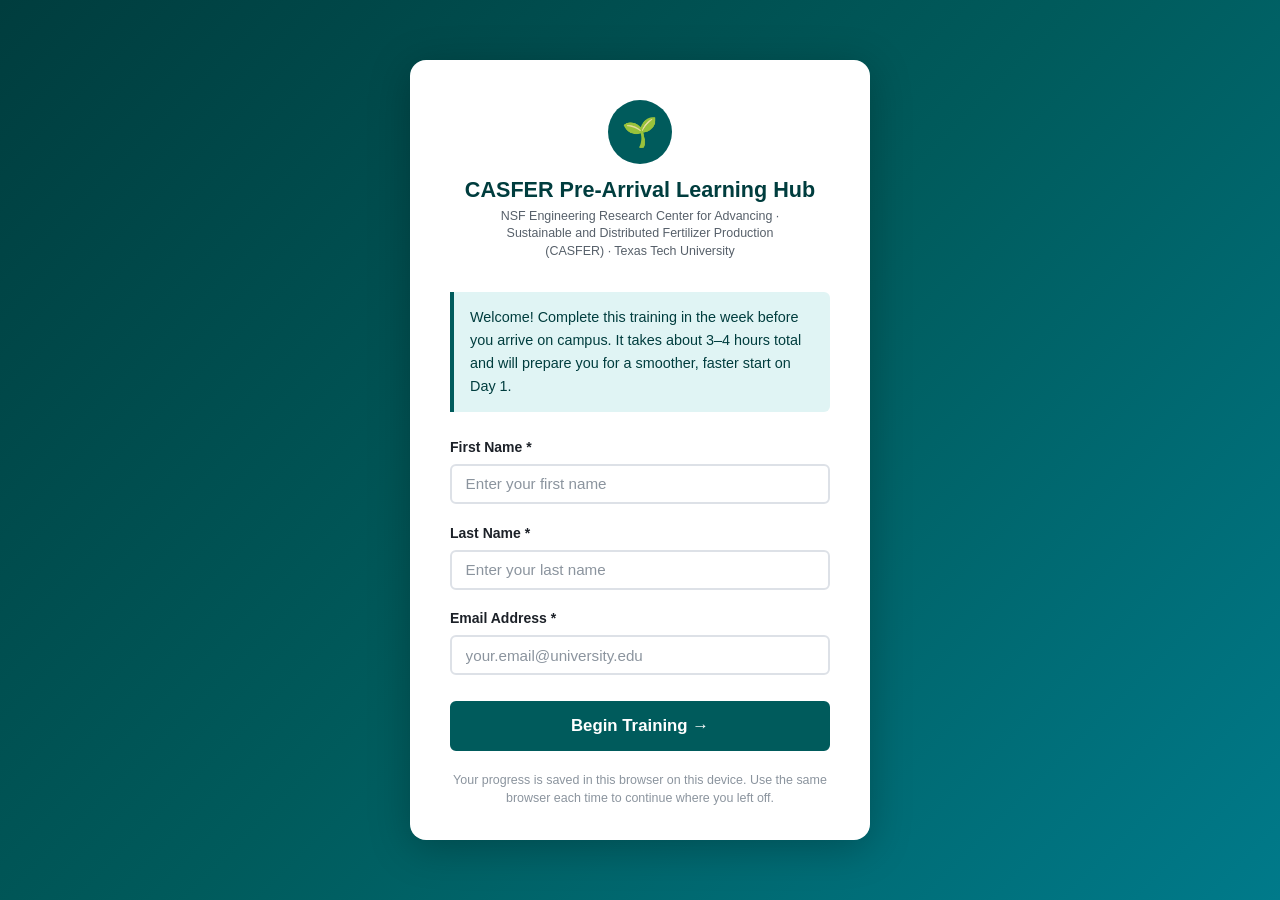
==== index.html @ 9fb59933 "Initial commit: CASFER Pre-Arrival Learning Hub 6-module gated training website for REU/RET summer p" ====
<!DOCTYPE html>
<html lang="en">
<head>
  <meta charset="UTF-8">
  <meta name="viewport" content="width=device-width, initial-scale=1.0">
  <title>CASFER Pre-Arrival Learning Hub — Sign In</title>
  <link rel="stylesheet" href="style.css">
</head>
<body class="login-page">

  <div class="login-card" id="loginCard">

    <!-- Brand header -->
    <div class="login-brand">
      <div class="login-logo">🌱</div>
      <h1 id="programTitle">Pre-Arrival Learning Hub</h1>
      <p class="login-org" id="orgName">Loading…</p>
    </div>

    <!-- Welcome message -->
    <div class="login-intro">
      Welcome! Complete this training in the week before you arrive on campus. It takes about 3–4 hours total and will prepare you for a smoother, faster start on Day 1.
    </div>

    <!-- Sign-in form (shown to new users) -->
    <div id="newUserView">
      <form id="loginForm" novalidate>

        <div class="form-group">
          <label for="firstName">First Name <span aria-hidden="true">*</span></label>
          <input type="text" id="firstName" name="firstName"
                 placeholder="Enter your first name"
                 autocomplete="given-name" required>
        </div>

        <div class="form-group">
          <label for="lastName">Last Name <span aria-hidden="true">*</span></label>
          <input type="text" id="lastName" name="lastName"
                 placeholder="Enter your last name"
                 autocomplete="family-name" required>
        </div>

        <div class="form-group">
          <label for="email">Email Address <span aria-hidden="true">*</span></label>
          <input type="email" id="email" name="email"
                 placeholder="your.email@university.edu"
                 autocomplete="email" required>
        </div>

        <div id="formError" class="hidden" role="alert"
             style="color: var(--danger); font-size: 0.875rem; margin-bottom: 0.75rem; padding: 0.5rem 0.75rem; background: var(--danger-light); border-radius: 6px;">
        </div>

        <button type="submit" class="btn btn-primary btn-large login-submit">
          Begin Training →
        </button>
      </form>
    </div>

    <!-- Returning user view (shown when localStorage has existing data) -->
    <div id="returningView" class="returning-card hidden">
      <h2 id="welcomeBackName">Welcome back!</h2>
      <p id="returningProgress">Continue where you left off.</p>
      <div class="btn-row">
        <a href="hub.html" class="btn btn-primary">Continue Training →</a>
        <button class="btn btn-secondary" onclick="startOver()">Start Over</button>
      </div>
    </div>

    <p class="login-note">
      Your progress is saved in this browser on this device.
      Use the same browser each time to continue where you left off.
    </p>

  </div><!-- /.login-card -->

  <script src="content.js"></script>
  <script>
    // ── Populate brand text from CONFIG ─────────────────────────
    document.getElementById('programTitle').textContent = CONFIG.programName;
    document.getElementById('orgName').textContent =
      CONFIG.organization.replace('\n', ' · ') + ' · ' + CONFIG.institution;

    // ── Check for existing session ───────────────────────────────
    function getStoredUser() {
      try { return JSON.parse(localStorage.getItem('casfer_user')); }
      catch { return null; }
    }
    function getCompletedCount() {
      try {
        const p = JSON.parse(localStorage.getItem('casfer_progress') || '{}');
        return MODULES.filter(m => p[m.id]?.completed).length;
      } catch { return 0; }
    }

    const existing = getStoredUser();
    if (existing) {
      const count = getCompletedCount();
      document.getElementById('newUserView').classList.add('hidden');
      document.getElementById('returningView').classList.remove('hidden');
      document.getElementById('welcomeBackName').textContent =
        'Welcome back, ' + existing.firstName + '!';
      document.getElementById('returningProgress').textContent =
        count === MODULES.length
          ? 'You have completed all ' + count + ' sections!'
          : count > 0
            ? 'You have completed ' + count + ' of ' + MODULES.length + ' sections.'
            : 'You have not yet started the training.';
    }

    // ── Start-over (clear all data) ──────────────────────────────
    function startOver() {
      if (confirm('This will erase all your progress and your certificate. Are you sure?')) {
        localStorage.removeItem('casfer_user');
        localStorage.removeItem('casfer_progress');
        localStorage.removeItem('casfer_confirmations_done');
        localStorage.removeItem('casfer_certificate_date');
        location.reload();
      }
    }

    // ── Form submission ──────────────────────────────────────────
    document.getElementById('loginForm').addEventListener('submit', function(e) {
      e.preventDefault();

      const firstName = document.getElementById('firstName').value.trim();
      const lastName  = document.getElementById('lastName').value.trim();
      const email     = document.getElementById('email').value.trim();
      const errEl     = document.getElementById('formError');

      // Basic validation
      if (!firstName || !lastName || !email) {
        errEl.textContent = 'Please fill in all three fields.';
        errEl.classList.remove('hidden');
        return;
      }
      const emailRx = /^[^\s@]+@[^\s@]+\.[^\s@]+$/;
      if (!emailRx.test(email)) {
        errEl.textContent = 'Please enter a valid email address.';
        errEl.classList.remove('hidden');
        return;
      }
      errEl.classList.add('hidden');

      // Save user info and redirect to the hub
      const userData = {
        firstName: firstName,
        lastName:  lastName,
        email:     email,
        startDate: new Date().toISOString(),
        programYear: CONFIG.programYear,
      };
      localStorage.setItem('casfer_user', JSON.stringify(userData));
      window.location.href = 'hub.html';
    });
  </script>
</body>
</html>
---- style.css ----
/* ================================================================
   CASFER PRE-ARRIVAL LEARNING HUB — STYLESHEET
   ================================================================
   To change colors, fonts, or spacing, edit the :root section
   at the top. The rest of the file is layout and component styles.
   ================================================================ */

/* ── CSS Variables (easy theming) ──────────────────────────────── */
:root {
  --primary:        #005B5C;   /* Deep teal — main brand color */
  --primary-dark:   #003D3E;
  --primary-light:  #E0F4F4;
  --accent:         #C41230;   /* TTU Scarlet */
  --accent-light:   #FDEAED;
  --success:        #1A7A4A;
  --success-light:  #DFFAED;
  --warning:        #B45309;
  --warning-light:  #FFF3CD;
  --danger:         #C0392B;
  --danger-light:   #FDECEA;
  --locked:         #6B7280;
  --locked-light:   #F3F4F6;

  --bg:             #F4F6F8;
  --bg-card:        #FFFFFF;
  --border:         #DDE1E7;
  --text:           #1C2128;
  --text-secondary: #57606A;
  --text-muted:     #8B949E;

  --font:   'Segoe UI', Tahoma, Geneva, Verdana, sans-serif;
  --radius: 10px;
  --radius-sm: 6px;
  --shadow: 0 1px 4px rgba(0,0,0,0.08), 0 2px 10px rgba(0,0,0,0.05);
  --shadow-md: 0 4px 16px rgba(0,0,0,0.12);

  --sidebar-w: 270px;
  --header-h:  62px;
}

/* ── Reset ──────────────────────────────────────────────────────── */
*, *::before, *::after { box-sizing: border-box; margin: 0; padding: 0; }
body { font-family: var(--font); color: var(--text); background: var(--bg); line-height: 1.6; }
a { color: var(--primary); }
ul, ol { padding-left: 1.4rem; }
li { margin-bottom: 0.4rem; }
h1,h2,h3,h4 { line-height: 1.3; }
p { margin-bottom: 0.75rem; }
p:last-child { margin-bottom: 0; }
dl { display: grid; gap: 0; }
dt { font-weight: 600; margin-top: 1rem; color: var(--primary-dark); }
dd { margin-left: 0; padding-left: 1rem; border-left: 3px solid var(--primary-light); margin-top: 0.25rem; }

/* ── Utility ────────────────────────────────────────────────────── */
.hidden { display: none !important; }
.sr-only { position:absolute; width:1px; height:1px; overflow:hidden; clip:rect(0,0,0,0); }

/* ── Buttons ────────────────────────────────────────────────────── */
.btn {
  display: inline-flex; align-items: center; gap: 0.4rem;
  padding: 0.55rem 1.2rem; border-radius: var(--radius-sm);
  font-family: var(--font); font-size: 0.95rem; font-weight: 600;
  cursor: pointer; border: 2px solid transparent;
  text-decoration: none; transition: all 0.15s ease;
  white-space: nowrap;
}
.btn:disabled { opacity: 0.55; cursor: not-allowed; }
.btn-primary  { background: var(--primary); color: #fff; border-color: var(--primary); }
.btn-primary:hover:not(:disabled)  { background: var(--primary-dark); border-color: var(--primary-dark); }
.btn-secondary{ background: #fff; color: var(--primary); border-color: var(--primary); }
.btn-secondary:hover:not(:disabled){ background: var(--primary-light); }
.btn-success  { background: var(--success); color: #fff; border-color: var(--success); }
.btn-accent   { background: var(--accent); color: #fff; border-color: var(--accent); }
.btn-large { padding: 0.8rem 1.8rem; font-size: 1.05rem; }
.btn-sm    { padding: 0.35rem 0.85rem; font-size: 0.85rem; }

/* ══════════════════════════════════════════════════════════════════
   LOGIN PAGE
   ══════════════════════════════════════════════════════════════════ */
body.login-page {
  min-height: 100vh;
  display: flex; align-items: center; justify-content: center;
  background: linear-gradient(135deg, var(--primary-dark) 0%, var(--primary) 50%, #007A8A 100%);
  padding: 1rem;
}

.login-card {
  background: var(--bg-card);
  border-radius: 16px;
  box-shadow: 0 8px 40px rgba(0,0,0,0.25);
  padding: 2.5rem 2.5rem 2rem;
  width: 100%; max-width: 460px;
}

.login-brand {
  text-align: center;
  margin-bottom: 2rem;
}
.login-logo {
  display: inline-flex; align-items: center; justify-content: center;
  width: 64px; height: 64px; border-radius: 50%;
  background: var(--primary); color: #fff;
  font-size: 1.8rem; margin-bottom: 0.75rem;
}
.login-brand h1 {
  font-size: 1.35rem; color: var(--primary-dark); margin-bottom: 0.25rem;
}
.login-brand .login-org {
  font-size: 0.78rem; color: var(--text-secondary);
  line-height: 1.4; max-width: 320px; margin: 0 auto;
}

.login-intro {
  background: var(--primary-light);
  border-left: 4px solid var(--primary);
  padding: 0.85rem 1rem; border-radius: 0 var(--radius-sm) var(--radius-sm) 0;
  margin-bottom: 1.5rem; font-size: 0.9rem; color: var(--primary-dark);
}

.form-group { margin-bottom: 1.1rem; }
.form-group label {
  display: block; font-size: 0.875rem; font-weight: 600;
  color: var(--text); margin-bottom: 0.35rem;
}
.form-group input {
  width: 100%; padding: 0.6rem 0.85rem;
  border: 2px solid var(--border); border-radius: var(--radius-sm);
  font-family: var(--font); font-size: 0.95rem; color: var(--text);
  transition: border-color 0.15s ease;
  background: var(--bg-card);
}
.form-group input:focus {
  outline: none; border-color: var(--primary);
  box-shadow: 0 0 0 3px var(--primary-light);
}
.form-group input::placeholder { color: var(--text-muted); }

.login-submit { width: 100%; margin-top: 0.5rem; justify-content: center; }

.login-note {
  font-size: 0.78rem; color: var(--text-muted);
  text-align: center; margin-top: 1.25rem; line-height: 1.5;
}

/* Returning user card */
.returning-card { text-align: center; }
.returning-card h2 { font-size: 1.5rem; color: var(--primary-dark); margin-bottom: 0.5rem; }
.returning-card p  { color: var(--text-secondary); margin-bottom: 1.5rem; }
.returning-card .btn-row { display: flex; gap: 0.75rem; justify-content: center; flex-wrap: wrap; }

/* ══════════════════════════════════════════════════════════════════
   HUB PAGE — LAYOUT
   ══════════════════════════════════════════════════════════════════ */

/* ── Header ──────────────────────────────────────────────────────── */
.hub-header {
  position: fixed; top: 0; left: 0; right: 0; z-index: 100;
  height: var(--header-h);
  background: var(--primary-dark);
  display: flex; align-items: center; gap: 1rem;
  padding: 0 1.2rem;
  box-shadow: 0 2px 8px rgba(0,0,0,0.2);
}
.hub-logo {
  display: flex; align-items: center; gap: 0.6rem;
  text-decoration: none; color: #fff; flex-shrink: 0;
}
.hub-logo-icon {
  width: 34px; height: 34px; border-radius: 50%;
  background: rgba(255,255,255,0.15);
  display: flex; align-items: center; justify-content: center;
  font-size: 1.1rem;
}
.hub-logo-text { font-size: 1rem; font-weight: 700; letter-spacing: 0.02em; }

.header-progress {
  flex: 1; display: flex; align-items: center; gap: 0.75rem;
  max-width: 340px; margin: 0 auto;
}
.progress-bar-wrap {
  flex: 1; height: 8px; background: rgba(255,255,255,0.2);
  border-radius: 999px; overflow: hidden;
}
.progress-bar-fill {
  height: 100%; background: #4ECDC4;
  border-radius: 999px; transition: width 0.5s ease;
  min-width: 0;
}
.progress-text { font-size: 0.78rem; color: rgba(255,255,255,0.85); white-space: nowrap; }

.header-user {
  display: flex; align-items: center; gap: 0.5rem;
  color: rgba(255,255,255,0.9); font-size: 0.85rem; flex-shrink: 0;
}
.header-user-icon {
  width: 30px; height: 30px; border-radius: 50%;
  background: rgba(255,255,255,0.15);
  display: flex; align-items: center; justify-content: center;
  font-size: 0.9rem;
}

/* Mobile header menu toggle */
.menu-toggle {
  display: none; background: none; border: none; color: #fff;
  font-size: 1.4rem; cursor: pointer; padding: 0.25rem;
  margin-left: auto;
}

/* ── Main Layout ────────────────────────────────────────────────── */
.hub-layout {
  display: flex;
  padding-top: var(--header-h);
  min-height: 100vh;
}

/* ── Sidebar ────────────────────────────────────────────────────── */
.hub-sidebar {
  position: fixed;
  top: var(--header-h); bottom: 0; left: 0;
  width: var(--sidebar-w);
  background: var(--bg-card);
  border-right: 1px solid var(--border);
  overflow-y: auto;
  padding: 1rem 0;
  z-index: 90;
}

.sidebar-heading {
  font-size: 0.7rem; font-weight: 700; letter-spacing: 0.08em;
  text-transform: uppercase; color: var(--text-muted);
  padding: 0.5rem 1.1rem 0.35rem;
}

.sidebar-item {
  display: flex; align-items: center; gap: 0.75rem;
  padding: 0.7rem 1.1rem; cursor: pointer;
  border-left: 3px solid transparent;
  transition: all 0.12s ease;
  text-decoration: none;
}
.sidebar-item:hover:not(.locked) { background: var(--bg); }
.sidebar-item.active {
  border-left-color: var(--primary);
  background: var(--primary-light);
}
.sidebar-item.complete .sidebar-title { color: var(--success); }
.sidebar-item.locked { opacity: 0.55; cursor: not-allowed; }
.sidebar-item.locked:hover { background: none; }

.sidebar-icon { font-size: 1.2rem; flex-shrink: 0; width: 1.4rem; text-align: center; }
.sidebar-text  { flex: 1; min-width: 0; }
.sidebar-title { display: block; font-size: 0.88rem; font-weight: 600; line-height: 1.3; }
.sidebar-time  { display: block; font-size: 0.73rem; color: var(--text-muted); margin-top: 0.1rem; }

.sidebar-divider {
  height: 1px; background: var(--border);
  margin: 0.75rem 1.1rem;
}

/* ── Main Content ───────────────────────────────────────────────── */
.hub-main {
  margin-left: var(--sidebar-w);
  flex: 1; padding: 2rem 2.5rem 4rem;
  max-width: calc(900px + var(--sidebar-w));
}

/* Welcome screen */
.welcome-screen { max-width: 640px; }
.welcome-screen h2 { font-size: 1.75rem; color: var(--primary-dark); margin-bottom: 0.5rem; }
.welcome-screen .welcome-sub { font-size: 1.05rem; color: var(--text-secondary); margin-bottom: 1.5rem; }
.welcome-steps {
  display: grid; gap: 0.75rem; margin-bottom: 1.75rem;
}
.welcome-step {
  display: flex; gap: 1rem; align-items: flex-start;
  background: var(--bg-card); border: 1px solid var(--border);
  border-radius: var(--radius); padding: 1rem 1.1rem;
}
.step-num {
  width: 32px; height: 32px; border-radius: 50%;
  background: var(--primary); color: #fff;
  display: flex; align-items: center; justify-content: center;
  font-weight: 700; font-size: 0.9rem; flex-shrink: 0;
}
.step-text strong { display: block; margin-bottom: 0.2rem; }
.step-text span { font-size: 0.88rem; color: var(--text-secondary); }

/* Module content */
.module-header {
  display: flex; align-items: flex-start; gap: 1rem;
  margin-bottom: 1rem;
}
.module-icon { font-size: 2.5rem; flex-shrink: 0; line-height: 1; margin-top: 0.1rem; }
.module-header h2 { font-size: 1.6rem; color: var(--primary-dark); }
.module-tagline { font-size: 0.95rem; color: var(--text-secondary); font-style: italic; }
.module-description { font-size: 1rem; color: var(--text-secondary); margin-bottom: 0.5rem; }
.module-time { font-size: 0.88rem; color: var(--text-muted); margin-bottom: 1.5rem; }

.completed-banner {
  display: flex; align-items: center; gap: 0.6rem;
  background: var(--success-light); border: 1px solid var(--success);
  color: var(--success); border-radius: var(--radius-sm);
  padding: 0.65rem 1rem; font-weight: 600; margin-bottom: 1.5rem;
}

/* ── Resources ──────────────────────────────────────────────────── */
.resources-section h3, .quiz-section h3 {
  font-size: 1.1rem; font-weight: 700; color: var(--primary-dark);
  margin-bottom: 1rem;
  padding-bottom: 0.5rem; border-bottom: 2px solid var(--primary-light);
}

.resource-card {
  background: var(--bg-card); border: 1px solid var(--border);
  border-radius: var(--radius); padding: 1.2rem 1.4rem;
  margin-bottom: 1.1rem;
}
.resource-label {
  font-size: 0.73rem; font-weight: 700; letter-spacing: 0.06em;
  text-transform: uppercase; margin-bottom: 0.4rem;
}
.resource-video  .resource-label { color: var(--accent); }
.resource-guide  .resource-label { color: var(--primary); }
.resource-download .resource-label { color: #5A3D9A; }

.resource-card h4 { font-size: 1rem; margin-bottom: 0.4rem; }

/* Video embed */
.video-wrapper {
  position: relative; width: 100%; padding-top: 56.25%;
  border-radius: var(--radius-sm); overflow: hidden;
  background: #000; margin-top: 0.75rem;
}
.video-wrapper iframe {
  position: absolute; top: 0; left: 0; width: 100%; height: 100%;
  border: none;
}
.video-placeholder {
  margin-top: 0.75rem;
  background: #F0F0F0; border: 2px dashed #CCC;
  border-radius: var(--radius-sm); padding: 2rem 1.5rem;
  text-align: center; color: var(--text-muted); font-size: 0.9rem;
}
.video-placeholder p { margin: 0; }

/* Guide content */
.guide-content { margin-top: 0.75rem; font-size: 0.92rem; }
.guide-content h4 { margin: 1rem 0 0.35rem; color: var(--primary-dark); font-size: 0.95rem; }
.guide-content code {
  background: #F0F4F8; padding: 0.1rem 0.4rem;
  border-radius: 4px; font-size: 0.85em; font-family: 'Consolas', monospace;
}
.formula-table { width: 100%; border-collapse: collapse; margin: 0.5rem 0; }
.formula-table td { padding: 0.4rem 0.6rem; border: 1px solid var(--border); font-size: 0.88rem; }
.formula-table td:first-child { background: #F8FAFC; font-family: 'Consolas', monospace; }
.instrument-list dt { font-size: 0.95rem; }
.instrument-list dd { font-size: 0.9rem; color: var(--text-secondary); }

/* Replace notice */
.replace-notice {
  background: #FFF8E6; border: 1px solid #F5C518;
  border-radius: var(--radius-sm); padding: 0.5rem 0.75rem;
  font-size: 0.82rem; color: #7A5400; margin-bottom: 0.75rem;
  font-weight: 600;
}

/* Download */
.placeholder-note {
  font-size: 0.82rem; color: var(--warning); margin: 0.35rem 0 0.5rem;
  font-style: italic;
}

/* ── Quiz ───────────────────────────────────────────────────────── */
.quiz-section { margin-top: 2.5rem; }
.quiz-instructions { font-size: 0.9rem; color: var(--text-secondary); margin-bottom: 1.25rem; }

.quiz-complete-banner {
  background: var(--success-light); border: 1px solid var(--success);
  border-radius: var(--radius); padding: 1rem 1.25rem;
  color: var(--success); font-weight: 600; font-size: 1rem;
}

.quiz-question {
  background: var(--bg-card); border: 2px solid var(--border);
  border-radius: var(--radius); padding: 1.1rem 1.3rem;
  margin-bottom: 1rem; transition: border-color 0.2s ease;
}
.quiz-question.correct  { border-color: var(--success); background: var(--success-light); }
.quiz-question.incorrect{ border-color: var(--danger);  background: var(--danger-light);  }
.quiz-question.unanswered{ border-color: var(--warning); background: var(--warning-light); }

.question-text { font-size: 0.95rem; font-weight: 600; margin-bottom: 0.85rem; }

.question-options { display: flex; flex-direction: column; gap: 0.5rem; }
.option-label {
  display: flex; align-items: flex-start; gap: 0.65rem;
  padding: 0.5rem 0.75rem; border-radius: var(--radius-sm);
  border: 1px solid var(--border); background: var(--bg-card);
  cursor: pointer; transition: all 0.12s ease; font-size: 0.9rem;
}
.option-label:hover:not(.disabled-opt) { background: var(--primary-light); border-color: var(--primary); }
.option-label input[type="radio"] { margin-top: 0.15rem; flex-shrink: 0; accent-color: var(--primary); }
.option-label.correct-answer { background: var(--success-light); border-color: var(--success); font-weight: 600; }
.option-label.wrong-answer   { background: var(--danger-light);  border-color: var(--danger);  }
.option-label.disabled-opt   { cursor: default; }

.question-explanation {
  margin-top: 0.75rem; padding: 0.6rem 0.85rem;
  background: rgba(255,255,255,0.6); border-radius: var(--radius-sm);
  border-left: 3px solid var(--primary); font-size: 0.85rem;
  color: var(--text-secondary);
}

#submitQuizBtn { margin-top: 1rem; }

.quiz-result {
  margin-top: 1rem; padding: 1rem 1.25rem;
  border-radius: var(--radius); border: 1px solid;
}
.quiz-result.success { background: var(--success-light); border-color: var(--success); }
.quiz-result.error   { background: var(--danger-light);  border-color: var(--danger);  }
.quiz-result h4      { margin-bottom: 0.4rem; }
.quiz-result .btn    { margin-top: 0.75rem; }

/* ── Final Confirmation ─────────────────────────────────────────── */
.confirmation-list { display: flex; flex-direction: column; gap: 0.6rem; margin: 1.25rem 0; }
.confirmation-item {
  display: flex; align-items: flex-start; gap: 0.75rem;
  padding: 0.75rem 1rem; background: var(--bg-card);
  border: 2px solid var(--border); border-radius: var(--radius);
  cursor: pointer; transition: all 0.15s ease; font-size: 0.92rem;
}
.confirmation-item:hover { border-color: var(--primary); background: var(--primary-light); }
.confirmation-item input[type="checkbox"] {
  margin-top: 0.15rem; flex-shrink: 0;
  width: 18px; height: 18px; accent-color: var(--primary); cursor: pointer;
}
.confirmation-item.checked { border-color: var(--success); background: var(--success-light); }
.conf-text { line-height: 1.4; }

.conf-note {
  font-size: 0.82rem; color: var(--text-muted);
  background: var(--bg); border: 1px solid var(--border);
  border-radius: var(--radius-sm); padding: 0.75rem 1rem;
  margin-top: 1.25rem; line-height: 1.5;
}

/* ── Mobile Overlay / Drawer ────────────────────────────────────── */
.sidebar-overlay {
  display: none; position: fixed; inset: 0;
  background: rgba(0,0,0,0.4); z-index: 85;
}

/* ══════════════════════════════════════════════════════════════════
   CERTIFICATE PAGE
   ══════════════════════════════════════════════════════════════════ */
.cert-page-body {
  background: #E8ECEF; min-height: 100vh;
  display: flex; flex-direction: column; align-items: center;
  padding: 2rem 1rem 4rem; font-family: var(--font);
}
.cert-page-header {
  display: flex; align-items: center; justify-content: space-between;
  width: 100%; max-width: 780px; margin-bottom: 1.5rem;
  flex-wrap: wrap; gap: 0.75rem;
}
.cert-page-header h1 { font-size: 1rem; color: var(--text-secondary); }
.cert-action-btns { display: flex; gap: 0.75rem; }

/* The certificate itself */
.certificate {
  width: 100%; max-width: 780px;
  background: #FFFDF6;
  border: 1px solid #C8B88A;
  border-radius: 4px;
  box-shadow: 0 4px 24px rgba(0,0,0,0.18);
  overflow: hidden;
  position: relative;
}
.cert-outer-border {
  margin: 14px; border: 2px solid #9A7D3C;
  border-radius: 2px; padding: 2.5rem 3rem;
}
.cert-inner-border {
  border: 1px solid #C8B88A; padding: 2rem 2.5rem;
}

.cert-header-row {
  display: flex; align-items: center; justify-content: center; gap: 1rem;
  margin-bottom: 1.25rem;
}
.cert-seal {
  width: 64px; height: 64px; border-radius: 50%;
  background: var(--primary);
  display: flex; flex-direction: column; align-items: center; justify-content: center;
  flex-shrink: 0; color: #fff;
}
.cert-seal-icon { font-size: 1.5rem; line-height: 1; }
.cert-seal-text { font-size: 0.55rem; font-weight: 700; letter-spacing: 0.05em; text-align: center; margin-top: 0.1rem; }

.cert-org { text-align: center; }
.cert-org-name {
  font-size: 0.8rem; font-weight: 700; letter-spacing: 0.1em;
  text-transform: uppercase; color: var(--primary-dark);
}
.cert-inst { font-size: 0.72rem; color: var(--text-muted); margin-top: 0.1rem; }

.cert-title-block { text-align: center; margin: 1.25rem 0; }
.cert-title-block .cert-of { font-size: 0.85rem; letter-spacing: 0.15em; text-transform: uppercase; color: var(--text-secondary); }
.cert-title-block .cert-type {
  font-size: 2rem; font-weight: 800; color: var(--primary-dark);
  letter-spacing: 0.02em; line-height: 1.15; margin: 0.2rem 0;
}

.cert-divider {
  height: 2px;
  background: linear-gradient(to right, transparent, var(--primary), var(--accent), var(--primary), transparent);
  margin: 1rem 0;
}

.cert-body { text-align: center; padding: 0.5rem 0; }
.cert-presented-to { font-size: 0.85rem; color: var(--text-secondary); margin-bottom: 0.4rem; }
.cert-name {
  font-size: 2.1rem; font-weight: 700; color: var(--text);
  font-style: italic; letter-spacing: 0.01em;
  border-bottom: 2px solid var(--primary-light);
  display: inline-block; padding-bottom: 0.2rem;
  margin-bottom: 1rem; line-height: 1.2;
}
.cert-statement {
  font-size: 0.9rem; color: var(--text-secondary);
  max-width: 520px; margin: 0 auto 1.25rem; line-height: 1.6;
}
.cert-program-name { font-weight: 700; color: var(--primary-dark); }

.cert-disclaimer {
  background: #F5F0E8; border: 1px solid #D9C98A;
  border-radius: 4px; padding: 0.6rem 1rem;
  font-size: 0.72rem; color: #6B5800; line-height: 1.5;
  margin: 0.75rem 0;
}

.cert-footer-row {
  display: flex; justify-content: space-between; align-items: flex-end;
  flex-wrap: wrap; gap: 1rem; margin-top: 1.5rem;
}
.cert-sig { flex: 1; min-width: 150px; text-align: center; }
.cert-sig-line { border-top: 1px solid var(--text); width: 80%; margin: 0 auto 0.3rem; }
.cert-sig-label { font-size: 0.72rem; color: var(--text-secondary); }
.cert-date-block { text-align: right; font-size: 0.8rem; color: var(--text-secondary); }
.cert-date-block span { display: block; font-size: 0.9rem; font-weight: 600; color: var(--text); }

/* ── Print Styles ───────────────────────────────────────────────── */
@media print {
  body { background: white; }
  .cert-page-header, .cert-action-btns, .cert-back-link { display: none !important; }
  .cert-page-body { background: white; padding: 0; }
  .certificate { box-shadow: none; border: 1px solid #999; max-width: 100%; }
  .no-print { display: none !important; }
}

/* ══════════════════════════════════════════════════════════════════
   RESPONSIVE — MOBILE
   ══════════════════════════════════════════════════════════════════ */
@media (max-width: 768px) {
  .hub-sidebar {
    transform: translateX(-100%);
    transition: transform 0.25s ease;
    z-index: 95;
  }
  .hub-sidebar.open {
    transform: translateX(0);
  }
  .sidebar-overlay.open { display: block; }

  .hub-main { margin-left: 0; padding: 1.25rem 1rem 3rem; }

  .menu-toggle { display: block; }

  .header-progress { display: none; }
  .header-user-name { display: none; }

  .module-icon { font-size: 1.8rem; }
  .module-header h2 { font-size: 1.3rem; }

  .cert-outer-border { margin: 8px; padding: 1.25rem 1rem; }
  .cert-inner-border { padding: 1rem 0.75rem; }
  .cert-type { font-size: 1.4rem !important; }
  .cert-name { font-size: 1.5rem !important; }
  .cert-footer-row { flex-direction: column; align-items: center; }
}

@media (max-width: 480px) {
  .login-card { padding: 1.75rem 1.25rem; }
  .hub-main { padding: 1rem 0.75rem 3rem; }
}
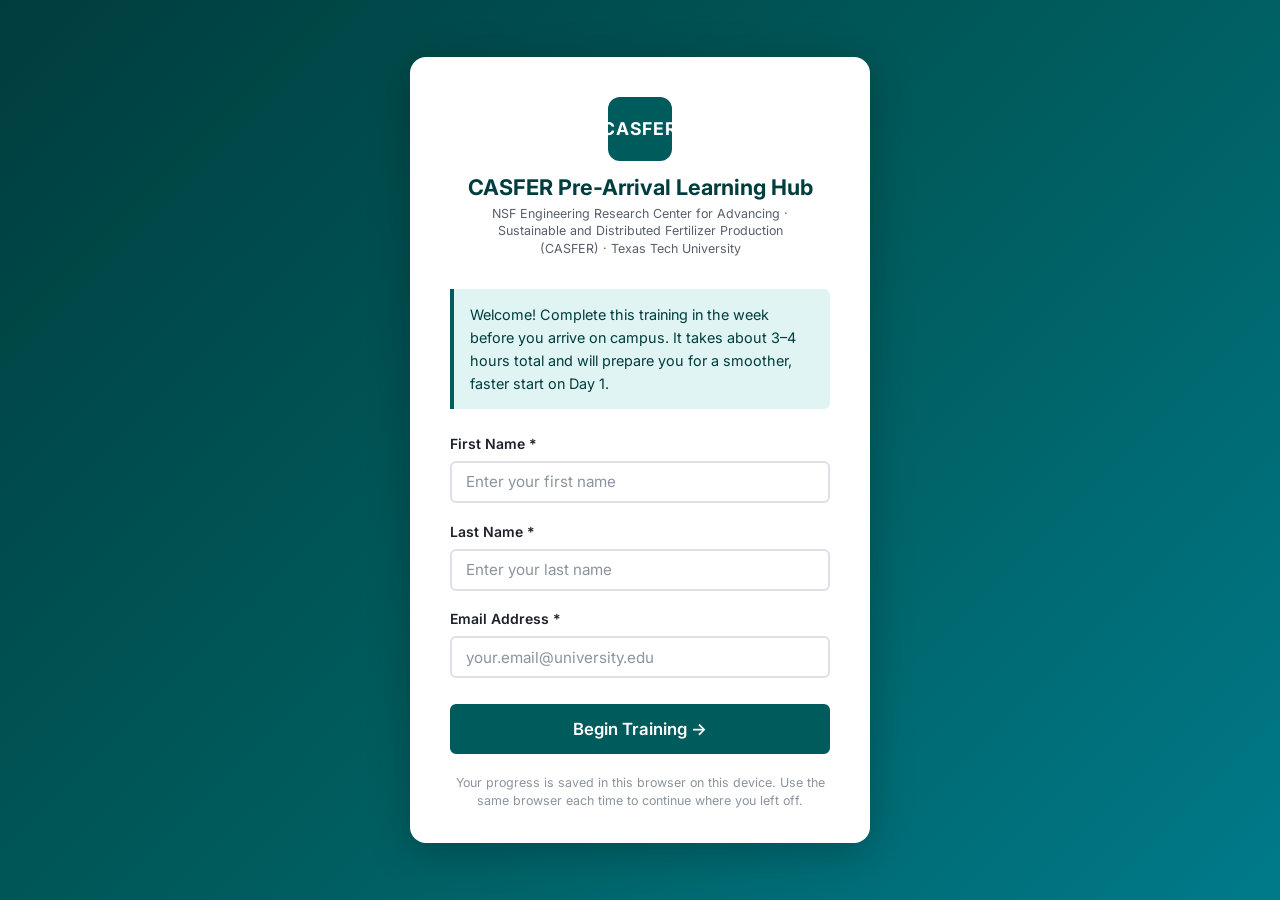
==== commit 24475d8f: "Redesign UI for professional academic look; add visible video slots - Replace all large emoji icons " ====
--- a/index.html
+++ b/index.html
@@ -12,7 +12,7 @@
 
     <!-- Brand header -->
     <div class="login-brand">
-      <div class="login-logo">🌱</div>
+      <div class="login-logo">CASFER</div>
       <h1 id="programTitle">Pre-Arrival Learning Hub</h1>
       <p class="login-org" id="orgName">Loading…</p>
     </div>
@@ -151,6 +151,24 @@
         programYear: CONFIG.programYear,
       };
       localStorage.setItem('casfer_user', JSON.stringify(userData));
+
+      // ── Send "started" notification to Formspree ──────────────
+      const formId = (CONFIG.formspreeId || '').trim();
+      if (formId && formId !== 'YOUR_FORMSPREE_ID') {
+        fetch('https://formspree.io/f/' + formId, {
+          method:  'POST',
+          headers: { 'Content-Type': 'application/json', 'Accept': 'application/json' },
+          body: JSON.stringify({
+            event:       '🟡 Started Training',
+            firstName:   firstName,
+            lastName:    lastName,
+            email:       email,
+            programYear: CONFIG.programYear,
+            timestamp:   new Date().toLocaleString('en-US', { timeZone: 'America/Chicago' }) + ' (CT)',
+          }),
+        }).catch(function() {});  // silent fail — never block the user
+      }
+
       window.location.href = 'hub.html';
     });
   </script>
--- a/style.css
+++ b/style.css
@@ -1,3 +1,5 @@
+@import url('https://fonts.googleapis.com/css2?family=Inter:wght@400;500;600;700&display=swap');
+
 /* ================================================================
    CASFER PRE-ARRIVAL LEARNING HUB — STYLESHEET
    ================================================================
@@ -28,7 +30,7 @@
   --text-secondary: #57606A;
   --text-muted:     #8B949E;
 
-  --font:   'Segoe UI', Tahoma, Geneva, Verdana, sans-serif;
+  --font:   'Inter', 'Segoe UI', system-ui, sans-serif;
   --radius: 10px;
   --radius-sm: 6px;
   --shadow: 0 1px 4px rgba(0,0,0,0.08), 0 2px 10px rgba(0,0,0,0.05);
@@ -166,10 +168,10 @@
   text-decoration: none; color: #fff; flex-shrink: 0;
 }
 .hub-logo-icon {
-  width: 34px; height: 34px; border-radius: 50%;
-  background: rgba(255,255,255,0.15);
+  width: 34px; height: 34px; border-radius: 6px;
+  background: rgba(255,255,255,0.2);
   display: flex; align-items: center; justify-content: center;
-  font-size: 1.1rem;
+  font-size: 0.82rem; font-weight: 700; color: #fff; letter-spacing: 0.01em;
 }
 .hub-logo-text { font-size: 1rem; font-weight: 700; letter-spacing: 0.02em; }
 
@@ -182,7 +184,7 @@
   border-radius: 999px; overflow: hidden;
 }
 .progress-bar-fill {
-  height: 100%; background: #4ECDC4;
+  height: 100%; background: rgba(255,255,255,0.85);
   border-radius: 999px; transition: width 0.5s ease;
   min-width: 0;
 }
@@ -194,9 +196,9 @@
 }
 .header-user-icon {
   width: 30px; height: 30px; border-radius: 50%;
-  background: rgba(255,255,255,0.15);
+  background: rgba(255,255,255,0.2);
   display: flex; align-items: center; justify-content: center;
-  font-size: 0.9rem;
+  font-size: 0.78rem; font-weight: 700; color: #fff;
 }
 
 /* Mobile header menu toggle */
@@ -290,17 +292,29 @@
   display: flex; align-items: flex-start; gap: 1rem;
   margin-bottom: 1rem;
 }
-.module-icon { font-size: 2.5rem; flex-shrink: 0; line-height: 1; margin-top: 0.1rem; }
+.module-icon { display: none; }
+.module-num-badge {
+  display: inline-flex; align-items: center; justify-content: center;
+  width: 44px; height: 44px; border-radius: 8px;
+  background: var(--primary); color: #fff;
+  font-size: 1rem; font-weight: 700; flex-shrink: 0; letter-spacing: 0.03em;
+}
 .module-header h2 { font-size: 1.6rem; color: var(--primary-dark); }
 .module-tagline { font-size: 0.95rem; color: var(--text-secondary); font-style: italic; }
 .module-description { font-size: 1rem; color: var(--text-secondary); margin-bottom: 0.5rem; }
 .module-time { font-size: 0.88rem; color: var(--text-muted); margin-bottom: 1.5rem; }
 
 .completed-banner {
-  display: flex; align-items: center; gap: 0.6rem;
+  display: flex; align-items: center; gap: 0.75rem;
   background: var(--success-light); border: 1px solid var(--success);
   color: var(--success); border-radius: var(--radius-sm);
   padding: 0.65rem 1rem; font-weight: 600; margin-bottom: 1.5rem;
+}
+.completed-banner::before {
+  content: '✓'; display: inline-flex; align-items: center; justify-content: center;
+  width: 20px; height: 20px; border-radius: 50%;
+  background: var(--success); color: #fff; font-size: 0.72rem; font-weight: 700;
+  flex-shrink: 0;
 }
 
 /* ── Resources ──────────────────────────────────────────────────── */
@@ -319,9 +333,21 @@
   font-size: 0.73rem; font-weight: 700; letter-spacing: 0.06em;
   text-transform: uppercase; margin-bottom: 0.4rem;
 }
-.resource-video  .resource-label { color: var(--accent); }
-.resource-guide  .resource-label { color: var(--primary); }
+.resource-video    .resource-label { color: var(--accent); }
+.resource-guide    .resource-label { color: var(--primary); }
 .resource-download .resource-label { color: #5A3D9A; }
+.resource-paper    .resource-label { color: #0369A1; }
+
+.paper-meta {
+  font-size: 0.875rem; color: var(--text-secondary);
+  margin-bottom: 0.6rem; line-height: 1.5;
+}
+.paper-summary {
+  font-size: 0.875rem; color: var(--text-secondary);
+  background: #F0F7FF; border-left: 3px solid #0369A1;
+  padding: 0.5rem 0.75rem; border-radius: 0 var(--radius-sm) var(--radius-sm) 0;
+  margin-bottom: 0.75rem;
+}
 
 .resource-card h4 { font-size: 1rem; margin-bottom: 0.4rem; }
 
@@ -337,11 +363,19 @@
 }
 .video-placeholder {
   margin-top: 0.75rem;
-  background: #F0F0F0; border: 2px dashed #CCC;
-  border-radius: var(--radius-sm); padding: 2rem 1.5rem;
-  text-align: center; color: var(--text-muted); font-size: 0.9rem;
-}
-.video-placeholder p { margin: 0; }
+  background: #F8FAFC; border: 1px solid var(--border);
+  border-radius: var(--radius-sm); padding: 2.5rem 1.5rem;
+  text-align: center; display: flex; flex-direction: column;
+  align-items: center; gap: 0.5rem;
+}
+.video-placeholder-icon {
+  width: 48px; height: 48px; border-radius: 50%;
+  background: var(--border); display: flex; align-items: center;
+  justify-content: center; font-size: 1.1rem; color: var(--text-muted);
+  margin-bottom: 0.25rem;
+}
+.video-placeholder p { margin: 0; color: var(--text-muted); font-size: 0.85rem; line-height: 1.6; }
+.video-placeholder strong { color: var(--text-secondary); display: block; margin-bottom: 0.1rem; }
 
 /* Guide content */
 .guide-content { margin-top: 0.75rem; font-size: 0.92rem; }
@@ -356,13 +390,9 @@
 .instrument-list dt { font-size: 0.95rem; }
 .instrument-list dd { font-size: 0.9rem; color: var(--text-secondary); }
 
-/* Replace notice */
-.replace-notice {
-  background: #FFF8E6; border: 1px solid #F5C518;
-  border-radius: var(--radius-sm); padding: 0.5rem 0.75rem;
-  font-size: 0.82rem; color: #7A5400; margin-bottom: 0.75rem;
-  font-weight: 600;
-}
+/* Replace notice — hidden from participants */
+.replace-notice { display: none; }
+.placeholder-note { display: none; }
 
 /* Download */
 .placeholder-note {
@@ -375,9 +405,16 @@
 .quiz-instructions { font-size: 0.9rem; color: var(--text-secondary); margin-bottom: 1.25rem; }
 
 .quiz-complete-banner {
+  display: flex; align-items: center; gap: 0.75rem;
   background: var(--success-light); border: 1px solid var(--success);
   border-radius: var(--radius); padding: 1rem 1.25rem;
   color: var(--success); font-weight: 600; font-size: 1rem;
+}
+.quiz-complete-banner::before {
+  content: '✓'; display: inline-flex; align-items: center; justify-content: center;
+  width: 22px; height: 22px; border-radius: 50%;
+  background: var(--success); color: #fff; font-size: 0.75rem; font-weight: 700;
+  flex-shrink: 0;
 }
 
 .quiz-question {
@@ -437,6 +474,25 @@
 }
 .confirmation-item.checked { border-color: var(--success); background: var(--success-light); }
 .conf-text { line-height: 1.4; }
+
+/* ── Preview mode ──────────────────────────────────────────────── */
+#previewBanner {
+  background: #7C3AED; color: #fff;
+  text-align: center; padding: 0.45rem 1rem;
+  font-size: 0.85rem;
+  position: fixed; top: var(--header-h); left: 0; right: 0;
+  z-index: 99;
+}
+body:has(#previewBanner[style*="block"]) .hub-layout { padding-top: 30px; }
+
+.preview-skip-box {
+  background: #F5F0FF; border: 2px dashed #7C3AED;
+  border-radius: var(--radius); padding: 1rem 1.2rem;
+  margin-top: 0.5rem; font-size: 0.9rem; color: #4C1D95;
+}
+.preview-skip-box p { margin-bottom: 0.6rem; }
+.btn-accent { background: #7C3AED; color: #fff; border-color: #7C3AED; }
+.btn-accent:hover { background: #6D28D9; border-color: #6D28D9; }
 
 .conf-note {
   font-size: 0.82rem; color: var(--text-muted);
@@ -557,6 +613,26 @@
   .cert-page-body { background: white; padding: 0; }
   .certificate { box-shadow: none; border: 1px solid #999; max-width: 100%; }
   .no-print { display: none !important; }
+}
+
+/* Sidebar status indicators (CSS-based, no emoji) */
+.si-check, .si-num, .si-lock, .si-arrow {
+  display: inline-flex; align-items: center; justify-content: center;
+  width: 22px; height: 22px; border-radius: 50%;
+  font-size: 0.72rem; font-weight: 700; flex-shrink: 0; line-height: 1;
+}
+.si-check { background: var(--success); color: #fff; }
+.si-num   { border: 2px solid var(--primary); color: var(--primary); }
+.si-lock  { border: 2px solid #D1D5DB; }
+.si-arrow { border: 2px solid var(--primary); color: var(--primary); font-size: 0.9rem; }
+
+/* Login logo — text-based, no emoji */
+.login-logo {
+  display: inline-flex; align-items: center; justify-content: center;
+  width: 64px; height: 64px; border-radius: 12px;
+  background: var(--primary); color: #fff;
+  font-size: 1.1rem; font-weight: 700; letter-spacing: 0.05em;
+  margin-bottom: 0.75rem;
 }
 
 /* ══════════════════════════════════════════════════════════════════
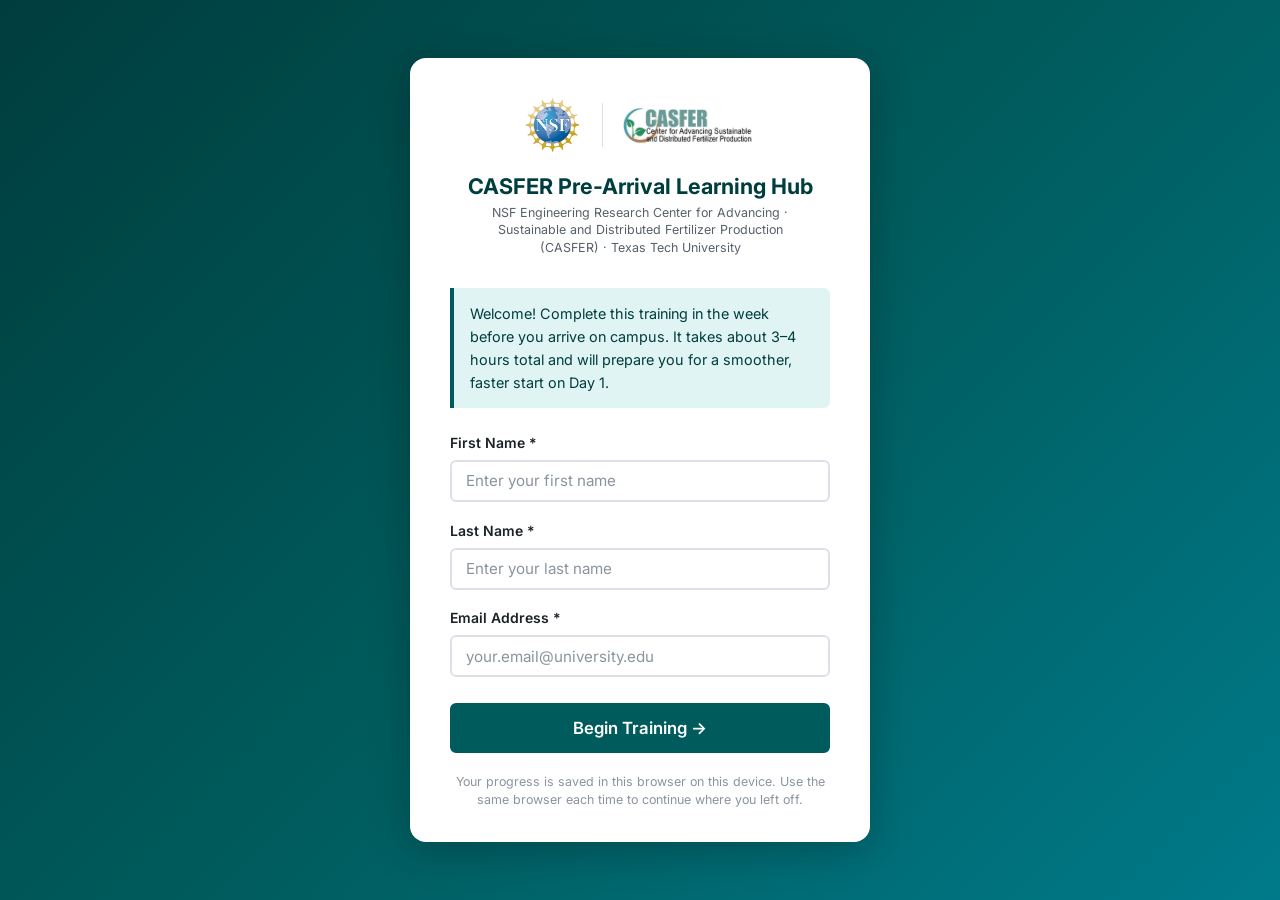
==== commit 2972054a: "Use real CASFER and NSF ERC logos throughout the site - Download CASFER full-name logo and NSF ERC b" ====
--- a/index.html
+++ b/index.html
@@ -12,7 +12,11 @@
 
     <!-- Brand header -->
     <div class="login-brand">
-      <div class="login-logo">CASFER</div>
+      <div class="login-logos">
+        <img src="images/nsf-erc-logo.png" alt="NSF Engineering Research Center" class="login-nsf-logo">
+        <div class="login-logo-divider"></div>
+        <img src="images/casfer-logo.png" alt="CASFER" class="login-casfer-logo">
+      </div>
       <h1 id="programTitle">Pre-Arrival Learning Hub</h1>
       <p class="login-org" id="orgName">Loading…</p>
     </div>
--- a/style.css
+++ b/style.css
@@ -98,11 +98,19 @@
   text-align: center;
   margin-bottom: 2rem;
 }
-.login-logo {
-  display: inline-flex; align-items: center; justify-content: center;
-  width: 64px; height: 64px; border-radius: 50%;
-  background: var(--primary); color: #fff;
-  font-size: 1.8rem; margin-bottom: 0.75rem;
+.login-logos {
+  display: flex; align-items: center; justify-content: center;
+  gap: 1.25rem; margin-bottom: 1.25rem;
+}
+.login-nsf-logo {
+  height: 54px; width: auto; object-fit: contain; flex-shrink: 0;
+}
+.login-casfer-logo {
+  height: 44px; width: auto; object-fit: contain; flex-shrink: 0;
+}
+.login-logo-divider {
+  width: 1px; height: 44px;
+  background: var(--border); flex-shrink: 0;
 }
 .login-brand h1 {
   font-size: 1.35rem; color: var(--primary-dark); margin-bottom: 0.25rem;
@@ -167,13 +175,10 @@
   display: flex; align-items: center; gap: 0.6rem;
   text-decoration: none; color: #fff; flex-shrink: 0;
 }
-.hub-logo-icon {
-  width: 34px; height: 34px; border-radius: 6px;
-  background: rgba(255,255,255,0.2);
-  display: flex; align-items: center; justify-content: center;
-  font-size: 0.82rem; font-weight: 700; color: #fff; letter-spacing: 0.01em;
-}
-.hub-logo-text { font-size: 1rem; font-weight: 700; letter-spacing: 0.02em; }
+.hub-logo-img {
+  height: 30px; width: auto; object-fit: contain;
+  filter: brightness(0) invert(1);
+}
 
 .header-progress {
   flex: 1; display: flex; align-items: center; gap: 0.75rem;
@@ -337,6 +342,7 @@
 .resource-guide    .resource-label { color: var(--primary); }
 .resource-download .resource-label { color: #5A3D9A; }
 .resource-paper    .resource-label { color: #0369A1; }
+.resource-link     .resource-label { color: #7C3AED; }
 
 .paper-meta {
   font-size: 0.875rem; color: var(--text-secondary);
